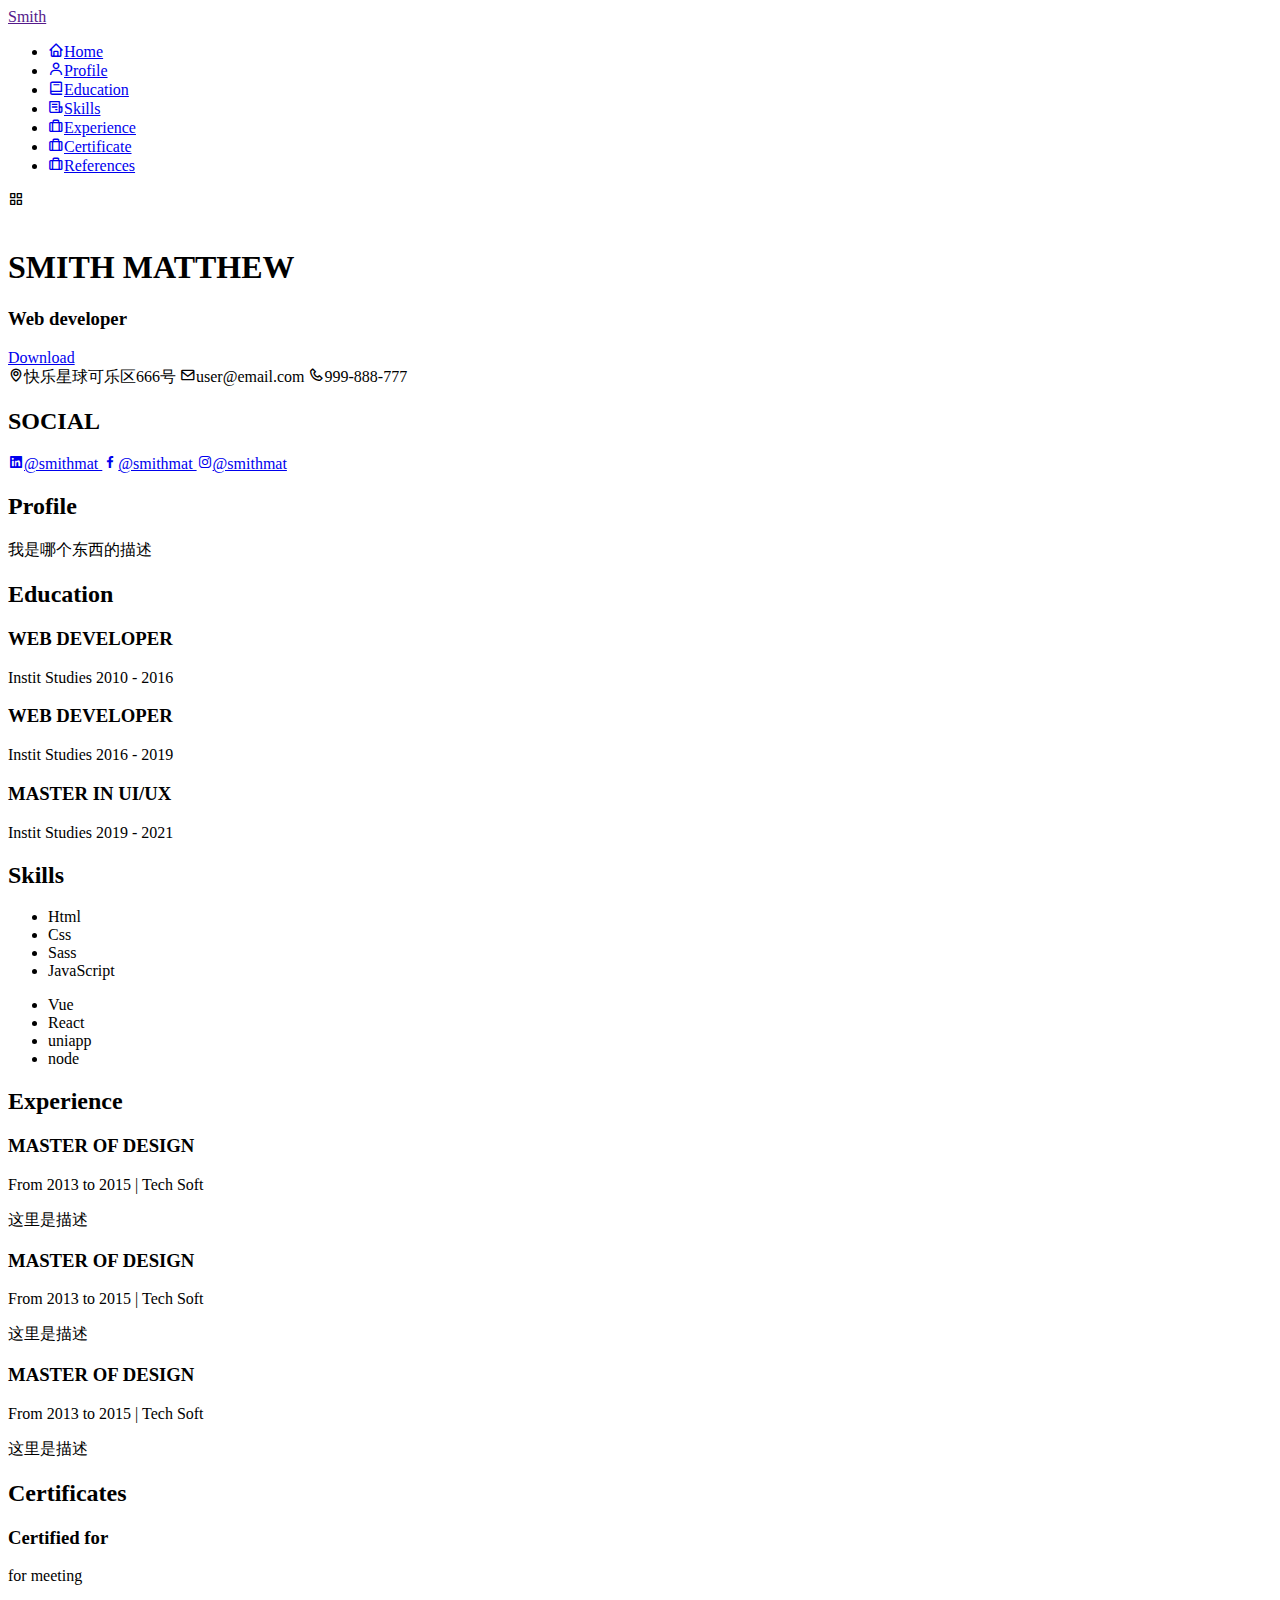
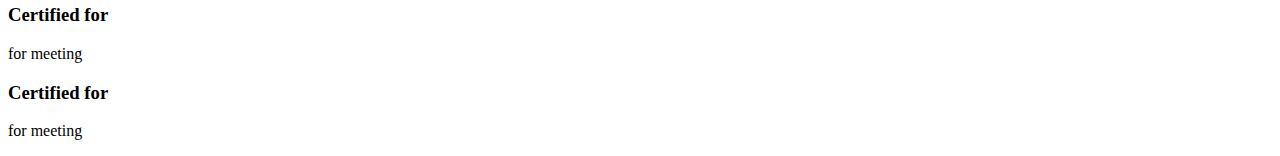
==== dashboard/index.html @ 00a8adaf "更改网站名字" ====
<!DOCTYPE html>
<html lang="en">
  <head>
    <meta charset="UTF-8" />
    <meta name="viewport" content="width=device-width, initial-scale=1.0" />

    <!--========== BOX ICONS ==========-->
    <link
      rel="stylesheet"
      href="https://cdn.jsdelivr.net/npm/boxicons@latest/css/boxicons.min.css"
    />

    <!--========== CSS ==========-->
    <link rel="stylesheet" href="assets/css/styles.css" />

    <title>小奶猫的小站</title>
  </head>
  <body>
    <!--========== HEADER ==========-->
    <header class="l-header" id="header">
      <nav class="nav bd-container">
        <a href="" class="nav__logo">Smith</a>
        <div class="nav__menu" id="nav-menu">
          <ul class="nav__list">
            <li class="nav__item">
              <a href="#home" class="nav__link active-link">
                <i class="bx nav__icon bx-home"></i>Home
              </a>
            </li>
            <li class="nav__item">
              <a href="#profile" class="nav__link">
                <i class="bx nav__icon bx-user"></i>Profile
              </a>
            </li>
            <li class="nav__item">
              <a href="#education" class="nav__link">
                <i class="bx nav__icon bx-book"></i>Education
              </a>
            </li>
            <li class="nav__item">
              <a href="#skills" class="nav__link">
                <i class="bx nav__icon bx-receipt"></i>Skills
              </a>
            </li>
            <li class="nav__item">
              <a href="#experience" class="nav__link">
                <i class="bx nav__icon bx-briefcase-alt"></i>Experience
              </a>
            </li>
            <li class="nav__item">
              <a href="#certificate" class="nav__link">
                <i class="bx nav__icon bx-briefcase-alt"></i>Certificate
              </a>
            </li>
            <li class="nav__item">
              <a href="#references" class="nav__link">
                <i class="bx nav__icon bx-briefcase-alt"></i>References
              </a>
            </li>
          </ul>
        </div>
        <div class="nav__toggle" id="nav-toggle">
          <i class="bx bx-grid-alt"></i>
        </div>
      </nav>
    </header>

    <main class="l-main bd-container">
      <!-- All elements within this div, is generated in PDF -->
      <div class="resume" id="area-cv">
        <div class="resume__left">
          <!--========== HOME ==========-->
          <section class="home" id="home">
            <!-- Theme change button -->
            <div class="home__container section bd-grid">
              <div class="home__data bd-grid">
                <img src="assets/img/perfil.jpg" alt="" class="home__img" />
                <h1 class="home__title">SMITH <b>MATTHEW</b></h1>
                <h3 class="home__profession">Web developer</h3>
                <div>
                  <a
                    download=""
                    href="assets/pdf/ResumeCv.pdf"
                    class="home__button-movil"
                    >Download</a
                  >
                </div>
              </div>
              <div class="home__address bd-grid">
                <span class="home__information">
                  <i class="home__icon bx bx-map"></i>快乐星球可乐区666号
                </span>
                <span class="home__information">
                  <i class="home__icon bx bx-envelope"></i>user@email.com
                </span>
                <span class="home__information">
                  <i class="home__icon bx bx-phone"></i>999-888-777
                </span>
              </div>
            </div>
            <!-- Button to generate and download the pdf. Available for desktop. -->
          </section>

          <!--========== SOCIAL ==========-->
          <section class="social section">
            <h2 class="section-title">SOCIAL</h2>
            <div class="social__containet bd-grid">
              <a href="这里写地址" target="_blank" class="social__link">
                <i class="bx bxl-linkedin-square"></i>@smithmat
              </a>
              <a href="这里写地址" target="_blank" class="social__link">
                <i class="bx bxl-facebook"></i>@smithmat
              </a>
              <a href="这里写地址" target="_blank" class="social__link">
                <i class="bx bxl-instagram"></i>@smithmat
              </a>
            </div>
          </section>

          <!--========== PROFILE ==========-->
          <section class="profile section" id="profile">
            <h2 class="section-title">Profile</h2>
            <p class="profile__description">我是哪个东西的描述</p>
          </section>

          <!--========== EDUCATION ==========-->
          <section class="education section" id="education">
            <h2 class="section-title">Education</h2>
            <div class="education__container bd-grid">
              <div class="education__content">
                <div class="education__time">
                  <span class="education__rounder"></span>
                  <span class="education__line"></span>
                </div>
                <div class="education__data bd-grid">
                  <h3 class="education__title">WEB DEVELOPER</h3>
                  <span class="education__studies">Instit Studies</span>
                  <span class="education__year">2010 - 2016</span>
                </div>
              </div>
              <div class="education__content">
                <div class="education__time">
                  <span class="education__rounder"></span>
                  <span class="education__line"></span>
                </div>
                <div class="education__data bd-grid">
                  <h3 class="education__title">WEB DEVELOPER</h3>
                  <span class="education__studies">Instit Studies</span>
                  <span class="education__year">2016 - 2019</span>
                </div>
              </div>
              <div class="education__content">
                <div class="education__time">
                  <span class="education__rounder"></span>
                  <span class="education__line"></span>
                </div>
                <div class="education__data bd-grid">
                  <h3 class="education__title">MASTER IN UI/UX</h3>
                  <span class="education__studies">Instit Studies</span>
                  <span class="education__year">2019 - 2021</span>
                </div>
              </div>
            </div>
          </section>

          <!--========== SKILLS  ==========-->
          <section class="skills section" id="skills">
            <h2 class="section-title">Skills</h2>
            <div class="skills__content bd-grid">
              <ul class="skills__data">
                <li class="skill__name">
                  <span class="skills__circle"></span>Html
                </li>
                <li class="skill__name">
                  <span class="skills__circle"></span>Css
                </li>
                <li class="skill__name">
                  <span class="skills__circle"></span>Sass
                </li>
                <li class="skill__name">
                  <span class="skills__circle"></span>JavaScript
                </li>
              </ul>
              <ul class="skills__data">
                <li class="skill__name">
                  <span class="skills__circle"></span>Vue
                </li>
                <li class="skill__name">
                  <span class="skills__circle"></span>React
                </li>
                <li class="skill__name">
                  <span class="skills__circle"></span>uniapp
                </li>
                <li class="skill__name">
                  <span class="skills__circle"></span>node
                </li>
              </ul>
            </div>
          </section>
        </div>

        <div class="resume__right">
          <!--========== EXPERIENCE ==========-->
          <section class="experience section" id="experience">
            <h2 class="section-title">Experience</h2>
            <div class="experience__container bd-grid">
              <div class="experience__content">
                <div class="experience__time">
                  <span class="experience__rounder"></span>
                  <span class="experience__line"></span>
                </div>
                <div class="experience__data bd-grid">
                  <h3 class="experience__title">MASTER OF DESIGN</h3>
                  <span class="experience__company">From 2013 to 2015 | Tech Soft</span>
                  <p class="experience__description">这里是描述</p>
                </div>
              </div>
              <div class="experience__content">
                <div class="experience__time">
                  <span class="experience__rounder"></span>
                  <span class="experience__line"></span>
                </div>
                <div class="experience__data bd-grid">
                  <h3 class="experience__title">MASTER OF DESIGN</h3>
                  <span class="experience__company">From 2013 to 2015 | Tech Soft</span>
                  <p class="experience__description">这里是描述</p>
                </div>
              </div>
              <div class="experience__content">
                <div class="experience__time">
                  <span class="experience__rounder"></span>
                  <span class="experience__line"></span>
                </div>
                <div class="experience__data bd-grid">
                  <h3 class="experience__title">MASTER OF DESIGN</h3>
                  <span class="experience__company">From 2013 to 2015 | Tech Soft</span>
                  <p class="experience__description">这里是描述</p>
                </div>
              </div>
            </div>
          </section>

          <!--========== CERTIFICATES ==========-->
          <section class="certificate section" id="certificates">
            <h2 class="section-title">Certificates</h2>
            <div class="certificate__container bd-grid">
              <div class="certificate__content">
                <h3 class="certificate__title">Certified for</h3>
                <p class="certificate__description">for meeting</p>
              </div>
              <div class="certificate__content">
                <h3 class="certificate__title">Certified for</h3>
                <p class="certificate__description">for meeting</p>
              </div>
              <div class="certificate__content">
                <h3 class="certificate__title">Certified for</h3>
                <p class="certificate__description">for meeting</p>
              </div>
            </div>
          </section>

          <!--========== REFERENCES ==========-->
          <section class="references section" id="references"></section>

          <!--========== LANGUAGES ==========-->
          <section class="languages section"></section>

          <!--========== INTERESTS ==========-->
          <section class="interests section"></section>
        </div>
      </div>
    </main>

    <!--========== SCROLL TOP ==========-->

    <!--========== HTML2PDF ==========-->
    <script src="assets/js/html2pdf.bundle.min.js"></script>

    <!--========== MAIN JS ==========-->
    <script src="assets/js/main.js"></script>
  </body>
</html>
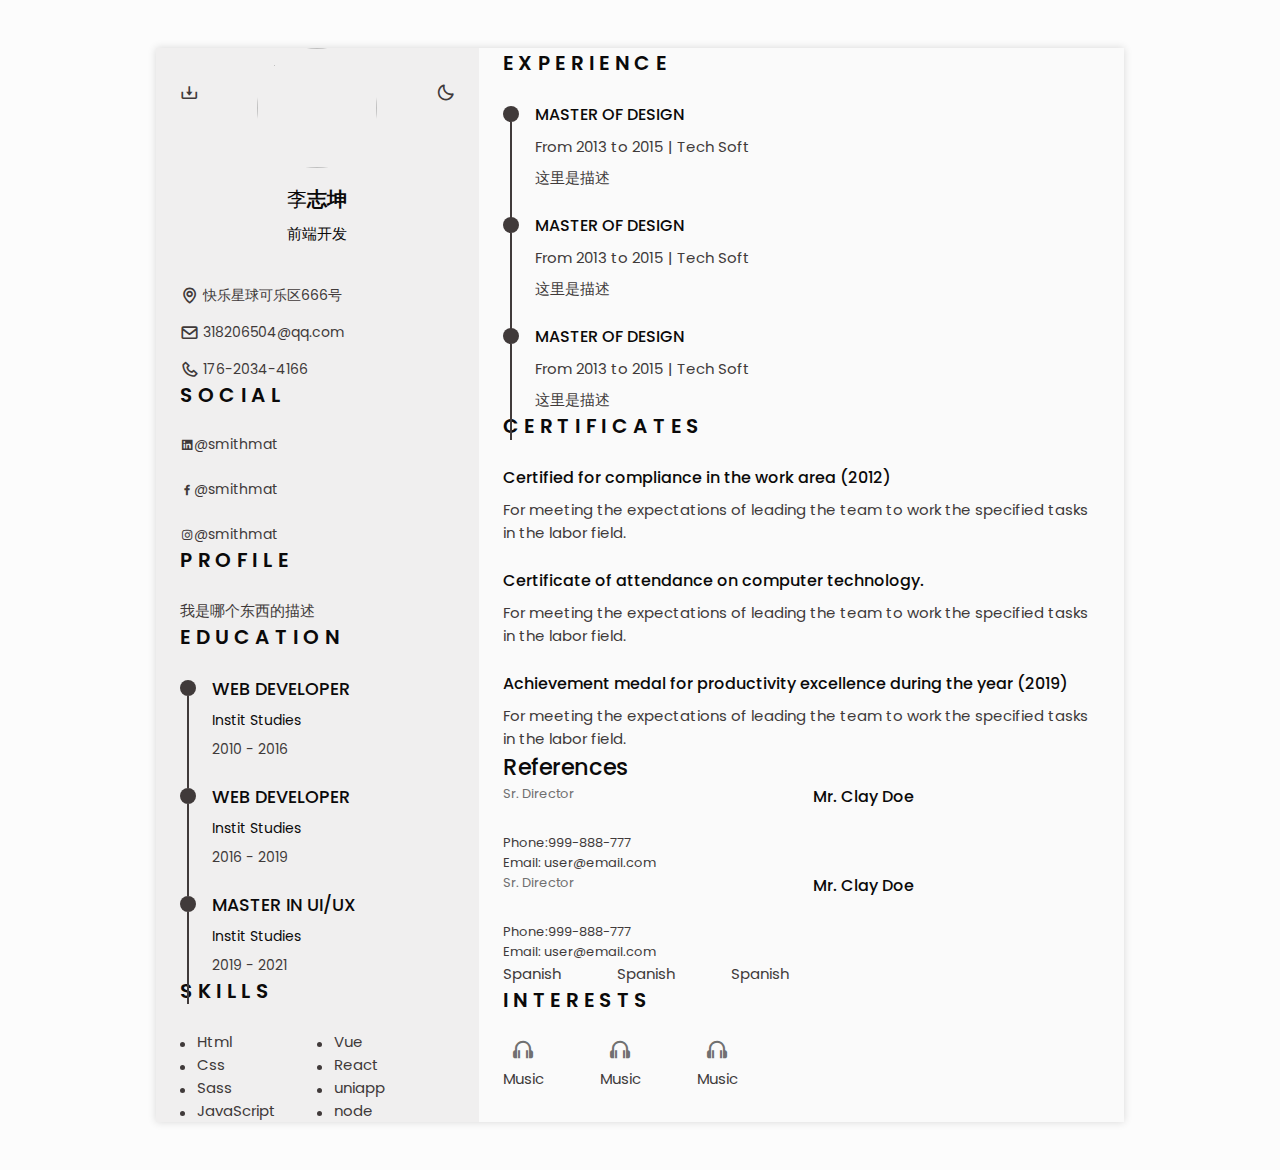
==== commit dcee108e: "完成后续css以及js的抄写，解决自动激活图标js代码的bug，修改了网站名称" ====
--- a/dashboard/index.html
+++ b/dashboard/index.html
@@ -13,7 +13,7 @@
     <!--========== CSS ==========-->
     <link rel="stylesheet" href="assets/css/styles.css" />
 
-    <title>小奶猫的小站</title>
+    <title>李志坤个人简历</title>
   </head>
   <body>
     <!--========== HEADER ==========-->
@@ -48,7 +48,7 @@
               </a>
             </li>
             <li class="nav__item">
-              <a href="#certificate" class="nav__link">
+              <a href="#certificates" class="nav__link">
                 <i class="bx nav__icon bx-briefcase-alt"></i>Certificate
               </a>
             </li>
@@ -66,24 +66,23 @@
     </header>
 
     <main class="l-main bd-container">
-      <!-- All elements within this div, is generated in PDF -->
+      <!-- id为area-cv的div在js里设置了用来生成pdf -->
       <div class="resume" id="area-cv">
         <div class="resume__left">
           <!--========== HOME ==========-->
           <section class="home" id="home">
-            <!-- Theme change button -->
             <div class="home__container section bd-grid">
               <div class="home__data bd-grid">
                 <img src="assets/img/perfil.jpg" alt="" class="home__img" />
-                <h1 class="home__title">SMITH <b>MATTHEW</b></h1>
-                <h3 class="home__profession">Web developer</h3>
+                <h1 class="home__title">李<b>志坤</b></h1>
+                <h3 class="home__profession">前端开发</h3>
                 <div>
                   <a
-                    download=""
+                  download=""
                     href="assets/pdf/ResumeCv.pdf"
                     class="home__button-movil"
                     >Download</a
-                  >
+                    >
                 </div>
               </div>
               <div class="home__address bd-grid">
@@ -91,14 +90,17 @@
                   <i class="home__icon bx bx-map"></i>快乐星球可乐区666号
                 </span>
                 <span class="home__information">
-                  <i class="home__icon bx bx-envelope"></i>user@email.com
+                  <i class="home__icon bx bx-envelope"></i>318206504@qq.com
                 </span>
                 <span class="home__information">
-                  <i class="home__icon bx bx-phone"></i>999-888-777
+                  <i class="home__icon bx bx-phone"></i>176-2034-4166
                 </span>
               </div>
             </div>
+            <!-- Theme change button -->
+            <i class="bx bx-moon change-theme" title="Theme" id="theme-button"></i>
             <!-- Button to generate and download the pdf. Available for desktop. -->
+            <i class="bx bx-download generate-pdf" title="Generate PDF" id="resume-button"></i>
           </section>
 
           <!--========== SOCIAL ==========-->
@@ -163,7 +165,7 @@
             </div>
           </section>
 
-          <!--========== SKILLS  ==========-->
+          <!--========== 技能  ==========-->
           <section class="skills section" id="skills">
             <h2 class="section-title">Skills</h2>
             <div class="skills__content bd-grid">
@@ -200,7 +202,7 @@
         </div>
 
         <div class="resume__right">
-          <!--========== EXPERIENCE ==========-->
+          <!--========== 经验 ==========-->
           <section class="experience section" id="experience">
             <h2 class="section-title">Experience</h2>
             <div class="experience__container bd-grid">
@@ -240,43 +242,99 @@
             </div>
           </section>
 
-          <!--========== CERTIFICATES ==========-->
+          <!--========== 证书 ==========-->
           <section class="certificate section" id="certificates">
             <h2 class="section-title">Certificates</h2>
             <div class="certificate__container bd-grid">
               <div class="certificate__content">
-                <h3 class="certificate__title">Certified for</h3>
-                <p class="certificate__description">for meeting</p>
+                <h3 class="certificate__title">Certified for compliance in the work area (2012)</h3>
+                <p class="certificate__description">For meeting the expectations of leading the team to work the specified tasks in the labor field.</p>
               </div>
               <div class="certificate__content">
-                <h3 class="certificate__title">Certified for</h3>
-                <p class="certificate__description">for meeting</p>
+                <h3 class="certificate__title">Certificate of attendance on computer technology.</h3>
+                <p class="certificate__description">For meeting the expectations of leading the team to work the specified tasks in the labor field.</p>
               </div>
               <div class="certificate__content">
-                <h3 class="certificate__title">Certified for</h3>
-                <p class="certificate__description">for meeting</p>
-              </div>
-            </div>
-          </section>
-
-          <!--========== REFERENCES ==========-->
-          <section class="references section" id="references"></section>
-
-          <!--========== LANGUAGES ==========-->
-          <section class="languages section"></section>
+                <h3 class="certificate__title">Achievement medal for productivity excellence during the year (2019)</h3>
+                <p class="certificate__description">For meeting the expectations of leading the team to work the specified tasks in the labor field.</p>
+              </div>
+            </div>
+          </section>
+
+          <!--========== 参考 ==========-->
+          <section class="references section" id="references">
+            <h2 class="section__title">References</h2>
+            <div class="references__container bd-grid">
+              <div class="references__subtitle">Sr. Director</div>
+              <h3 class="references__title">Mr. Clay Doe</h3>
+              <ul class="references__contact">
+                <li>Phone:999-888-777</li>
+                <li>Email: user@email.com</li>
+              </ul>
+            </div>
+            <div class="references__container bd-grid">
+              <div class="references__subtitle">Sr. Director</div>
+              <h3 class="references__title">Mr. Clay Doe</h3>
+              <ul class="references__contact">
+                <li>Phone:999-888-777</li>
+                <li>Email: user@email.com</li>
+              </ul>
+            </div>
+          </section>
+
+          <!--========== 语言 ==========-->
+          <section class="languages section">
+            <ul class="languages__content bd-grid">
+              <li class="languages__name">
+                <span class="languages__circle"></span>Spanish
+              </li>
+              <li class="languages__name">
+                <span class="languages__circle"></span>Spanish
+              </li>
+              <li class="languages__name">
+                <span class="languages__circle"></span>Spanish
+              </li>
+            </ul>
+          </section>
 
           <!--========== INTERESTS ==========-->
-          <section class="interests section"></section>
+          <section class="interests section">
+            <h2 class="section-title">Interests</h2>
+            <div class="interests__container bd-grid">
+              <div class="interests__content">
+                <i class="bx bx-headphone interests__icon"></i>
+                <span class="interests__name">Music</span>
+              </div>
+              <div class="interests__content">
+                <i class="bx bx-headphone interests__icon"></i>
+                <span class="interests__name">Music</span>
+              </div>
+              <div class="interests__content">
+                <i class="bx bx-headphone interests__icon"></i>
+                <span class="interests__name">Music</span>
+              </div>
+            </div>
+          </section>
         </div>
       </div>
     </main>
 
-    <!--========== SCROLL TOP ==========-->
+    <!--========== 回到页首图标 ==========-->
+    <a href="#" class="scrolltop" id="scroll-top">
+      <i class="bx bx-up-arrow-alt scrolltop__icon"></i>
+    </a>
 
     <!--========== HTML2PDF ==========-->
-    <script src="assets/js/html2pdf.bundle.min.js"></script>
+    <!-- 前面两个依赖包都改用cdn来添加 ，html2canvas下载了包，共三个依赖包-->
+    <!-- 之所以都注释掉，是因为虽然官方文档要求把依赖包加上，但是实际上不加也可以 -->
+    <!-- <script src="./assets/js/es6-promise.auto.js"></script> -->
+    <!-- <script src="https://cdn.jsdelivr.net/npm/es6-promise@4/dist/es6-promise.auto.min.js"></script>  -->
+    <!-- <script src="./assets/js/jspdf.es.min.js"></script> -->
+    <!-- <script src="https://cdnjs.cloudflare.com/ajax/libs/jspdf/2.5.1/jspdf.umd.min.js"></script> -->
+    <!-- <script src="./assets/js/html2canvas.min.js"></script> -->
+    <script src="./assets/js/html2pdf.bundle.min.js"></script>
 
     <!--========== MAIN JS ==========-->
-    <script src="assets/js/main.js"></script>
+    <script src="./assets/js/main.js"></script>
   </body>
 </html>
--- a/dashboard/assets/css/styles.css
+++ b/dashboard/assets/css/styles.css
@@ -0,0 +1,622 @@
+/*===== GOOGLE FONTS =====*/
+@import url('https://fonts.googleapis.com/css2?family=Poppins:wght@400;500;600&display=swap');
+
+/*===== VARIABLES CSS =====*/
+:root {
+  --header-height: 3rem;
+
+  /*========== Colors ==========*/
+  --title-color: #0B0A0A;
+  --text-color: #403A3A;
+  --text-color-light: #707070;
+  --container-color: #FAFAFA;
+  --container-color-alt: #F0EFEF;
+  --body-color: #FCFCFC;
+
+  /*========== Font and typography ==========*/
+  --body-font: 'Poppins', sans-serif;
+  --h1-font-size: 1.5rem;
+  --h2-font-size: 1.25rem;
+  --h3-font-size: 1rem;
+  --normal-font-size: .938rem;
+  --small-font-size: .875rem;
+  --smaller-font-size: .813rem;
+
+  /*========== Font weight ==========*/
+  --font-medium: 500;
+  --font-semi-bold: 600;
+
+  /*========== Margenes ==========*/
+  --mb-1: .5rem;
+  --mb-2: 1rem;
+  --mb-3: 1.5rem;
+
+  /*========== z index ==========*/
+  --z-tooltip: 10;
+  --z-fixed: 100;
+}
+
+/*========== BASE ==========*/
+*,
+::before,
+::after {
+  box-sizing: border-box;
+}
+
+
+
+/*========== Variables Dark theme ==========*/
+body.dark-theme {
+  --title-color: #f2f2f2;
+  --text-color: #bfbfbf;
+  --container-color: #212121;
+  --container-color-alt: #181616;
+  --body-color: #2b2b2b;
+}
+
+/*========== Button Dark/Light ==========*/
+.change-theme {
+  position: absolute;
+  right: 0;
+  top: 2.2rem;
+  display: flex;
+  color: var(--text-color);
+  font-size: 1.2rem;
+  cursor: pointer;
+}
+
+.change-theme:hover {
+  color: var(--title-color);
+}
+
+/*========== Font size variables to scale cv ==========*/
+body.scale-cv {
+  --h1-font-size: .938em;
+  --h2-font-size: .938em;
+  --h3-font-size: .875em;
+  --normal-font-size: .813em;
+  --small-font-size: .75em;
+  --smaller-font-size: .688em;
+}
+
+/*========== Generate PDF button ==========*/
+.generate-pdf {
+  /* display: none; */
+  position: absolute;
+  top: 2.2rem;
+  left: 0;
+  font-size: 1.2rem;
+  color: var(--text-color);
+  cursor: pointer;
+}
+
+.generate-pdf:hover {
+  color: var(--title-color);
+}
+
+
+/*========== Classes modified to reduce size and print on A4 sheet ==========*/
+.scale-cv .change-theme,
+.scale-cv .generate-pdf {
+  display: none;
+}
+
+.scale-cv .bd-container {
+  max-width: 595px;
+}
+
+.scale-cv .section {
+  padding: 1.5rem 0 .8rem;
+}
+
+.scale-cv .section-title {
+  margin-bottom: .75rem;
+}
+
+.scale-cv .resume__left,
+.scale-cv .resume__right {
+  padding: 0 1rem;
+}
+
+.scale-cv .home__img {
+  width: 90px;
+  height: 90px;
+}
+
+.scale-cv .home__container {
+  gap: 1.5rem
+}
+
+.scale-cv .home__data {
+  gap: 0.25rem;
+}
+
+.scale-cv .home__address,
+.scale-cv .social__container {
+  gap: .75rem;
+}
+
+.scale-cv .home__icon,
+.scale-cv .social__icon,
+.scale-cv .interests__icon {
+  font-size: 1rem;
+}
+
+/* 这一样式有问题，没有提示，提示的是content，而不是container */
+.scale-cv .education__container,
+.scale-cv .experience__container,
+.scale-cv .certificate__container {
+  gap: 1rem;
+}
+
+.scale-cv .education__time,
+.scale-cv .experience__time {
+  padding-right: .5rem;
+}
+
+.scale-cv .education__rounder,
+.scale-cv .experience__rounder {
+  width: 11px;
+  height: 11px;
+  margin-top: 0.22rem;
+}
+
+.scale-cv .education__line,
+.scale-cv .experience__line {
+  width: 1px;
+  height: 110%;
+  transform: translate(5px, 0);
+}
+
+.scale-cv .education__data,
+.scale-cv .experience__data {
+  gap: 0.25rem;
+}
+
+.scale-cv .interests__container {
+  column-gap: 2.5rem;
+}
+
+body {
+  margin: 0 0 var(--header-height) 0;
+  padding: 0;
+  font-family: var(--body-font);
+  font-size: var(--normal-font-size);
+  background-color: var(--body-color);
+  color: var(--text-color);
+}
+
+h1,
+h2,
+h3,
+ul,
+p {
+  margin: 0;
+}
+
+h1,
+h2,
+h3 {
+  color: var(--title-color);
+  font-weight: var(--font-medium);
+}
+
+ul {
+  padding: 0;
+  list-style: none;
+}
+
+a {
+  text-decoration: none;
+}
+
+img {
+  max-width: 100%;
+  height: auto;
+}
+
+/*========== CLASS CSS ==========*/
+.section {
+  padding: 1.5rem o;
+}
+
+.section-title {
+  font-size: var(--h2-font-size);
+  color: var(--title-color);
+  font-weight: var(--font-semi-bold);
+  text-transform: uppercase;
+  letter-spacing: .35rem;
+  text-align: center;
+  margin-bottom: var(--mb-3);
+}
+
+/*========== LAYOUT ==========*/
+.bd-container {
+  max-width: 968px;
+  width: calc(100% - 3rem);
+  margin-left: var(--mb-3);
+  margin-right: var(--mb-3);
+}
+
+.bd-grid {
+  display: grid;
+  gap: 1.5rem;
+}
+
+.l-header {
+  width: 100%;
+  position: fixed;
+  bottom: 0;
+  left: 0;
+  z-index: var(--z-fixed);
+  background-color: var(--body-color);
+  box-shadow: 0 -1px 4px rgba(0, 0, 0, .1);
+  transition: .3s;
+}
+
+/*========== NAV ==========*/
+.nav {
+  height: var(--header-height);
+  display: flex;
+  justify-content: space-between;
+  align-items: center;
+}
+
+@media screen and (max-width: 968px) {
+  .nav__menu {
+    position: fixed;
+    bottom: -100%;
+    /* bottom: var(--header-height); */
+    left: 0;
+    width: 100%;
+    padding: 2rem 1.5rem;
+    background-color: var(--body-color);
+    box-shadow: 0 1px 4px rgba(0, 0, 0, .1);
+    border-radius: 1rem 1rem 0 0;
+    z-index: var(--z-fixed);
+    transition: .3s;
+  }
+
+  .nav__logo,
+  .nav__toggle {
+    color: var(--title-color);
+    font-weight: var(--font-medium);
+  }
+
+  .nav__toggle {
+    font-size: 1.2rem;
+    cursor: pointer;
+  }
+
+  .nav__item {
+    text-align: center;
+  }
+
+  .nav__list {
+    display: grid;
+    grid-template-columns: repeat(3, 1fr);
+    gap: 2rem;
+  }
+
+  .nav__link {
+    display: flex;
+    flex-direction: column;
+    font-size: var(--smaller-font-size);
+    color: var(--text-color-light);
+    font-weight: var(--font-medium);
+  }
+
+  .nav__link:hover {
+    color: var(--title-color);
+  }
+
+  .nav__icon {
+    font-size: 1.2rem;
+    margin-bottom: var(--mb-1);
+  }
+}
+
+/* Show menu */
+.show-menu {
+  bottom: var(--header-height);
+}
+
+/* Active menu link */
+.active-link {
+  color: var(--title-color);
+}
+
+/*========== HOME ==========*/
+.home {
+  position: relative;
+}
+
+.home__container {
+  gap: 3rem;
+}
+
+.home__data {
+  gap: 0.5rem;
+  text-align: center;
+}
+
+.home__img {
+  width: 120px;
+  height: 120px;
+  border-radius: 50%;
+  justify-self: center;
+  margin-bottom: var(--mb-1);
+}
+
+.home__title {
+  font-size: var(--h2-font-size);
+}
+
+.home__profession {
+  font-size: var(--normal-font-size);
+  margin-bottom: var(--mb-1);
+}
+
+.home__address {
+  gap: 1rem;
+}
+
+.home__information {
+  display: flex;
+  align-items: center;
+  font-size: var(--small-font-size);
+}
+
+.home__icon {
+  font-size: 1.2rem;
+  margin-right: .25rem;
+}
+
+.home__button-movil {
+  display: inline-block;
+  border: 2px solid var(--text-color);
+  color: var(--title-color);
+  padding: 1rem 2rem;
+  border-radius: .2yrem;
+  transition: .3s;
+  font-weight: var(--font-medium);
+  margin-top: var(--mb-3);
+}
+
+/*========== SOCIAL ==========*/
+.social__container {
+  grid-template-columns: max-content;
+  gap: 1rem;
+}
+
+.social__link {
+  display: inline-flex;
+  align-items: center;
+  font-size: var(--small-font-size);
+  color: var(--text-color);
+}
+
+.social__link:hover {
+  color: var(--title-color);
+}
+
+.social__icon {
+  font-size: 1.2rem;
+  margin-right: .25rem;
+}
+
+/*========== PROFILE ==========*/
+.profile__description {
+  text-align: center;
+}
+
+/*========== EDUCATION AND EXPERIENCE ==========*/
+.education__content,
+.experience__content {
+  display: flex;
+}
+
+.education__time,
+.experience__time {
+  padding-right: 1rem;
+}
+
+.education__rounder,
+.experience__rounder {
+  position: relative;
+  display: block;
+  width: 16px;
+  height: 16px;
+  background-color: var(--text-color);
+  border-radius: 50%;
+  margin-top: .25rem;
+}
+
+.education__line,
+.experience__line {
+  display: block;
+  width: 2px;
+  height: 110%;
+  background-color: var(--text-color);
+  transform: translate(7px, 0);
+}
+
+.education__data,
+.experience__data {
+  gap: .5rem;
+}
+
+.educatioon__title,
+.experience__title {
+  font-size: var(--h3-font-size);
+}
+
+.education__studies,
+.experience__conpany {
+  font-size: var(--small-font-size);
+  color: var(--title-color);
+}
+
+.education__year {
+  font-size: var(--small-font-size);
+}
+
+/*========== SKILLS AND LANGUAGES ==========*/
+/* 语言和技能用的一套scc，语言不写了 */
+.skills__content {
+  grid-template-columns: repeat(2, 1fr);
+  gap: 0;
+}
+
+.skills__name {
+  display: flex;
+  align-items: center;
+  margin-bottom: var(--mb-3);
+}
+
+.skills__circle {
+  display: inline-block;
+  width: 5px;
+  height: 5px;
+  background-color: var(--text-color);
+  border-radius: 50%;
+  margin-right: .75rem;
+}
+
+/*========== CERTIFICATES ==========*/
+.certificate__title {
+  font-size: var(--h3-font-size);
+  margin-bottom: var(--mb-1);
+}
+
+/*========== REFERENCES ==========*/
+.references__content {
+  gap: 0.25rem;
+}
+
+.references__subtitle {
+  color: var(--text-color-light);
+}
+
+.references__subtitle,
+.references__contact {
+  font-size: var(--smaller-font-size);
+}
+
+.references__title {
+  font-size: var(--h3-font-size);
+}
+
+/*========== INTERESTS ==========*/
+.interests__container {
+  grid-template-columns: repeat(3, 1fr);
+  margin-top: var(--mb-2);
+}
+
+.interests__content {
+  display: flex;
+  flex-direction: column;
+  align-items: center;
+}
+
+.interests__icon {
+  font-size: 1.5rem;
+  color: var(--text-color-light);
+  margin-bottom: .25rem;
+}
+
+/* Scroll top */
+.scrolltop {
+  position: fixed;
+  right: 1rem;
+  /* bottom: 5rem; */
+  bottom: -20px;
+  display: flex;
+  justify-content: center;
+  align-items: center;
+  padding: 0.3rem;
+  background-color: var(--container-color-alt);
+  border-radius: .4rem;
+  z-index: var(--z-tooltip);
+  transition: .4s;
+  /* visibility: hidden; */
+}
+
+.scrolltop__icon {
+  font-size: 1.2rem;
+  color: var(--text-color);
+}
+
+.show-scroll {
+  visibility: visible;
+  bottom: 5rem;
+}
+
+/*========== MEDIA QUERIES ==========*/
+/* For small devices, menu two columns */
+@media screen and (max-width: 320px) {
+  .nav__list {
+    grid-template-columns: repeat(2, 1fr);
+    gap: 1rem .5rem;
+  }
+}
+
+/* Classes modified for large screen size */
+@media screen and (min-width: 968px) {
+  body {
+    margin: 3rem 0;
+  }
+
+  .bd-container {
+    margin-left: auto;
+    margin-right: auto;
+  }
+
+  .l-header,
+  .scrolltop {
+    display: none;
+  }
+
+  .resume {
+    display: grid;
+    grid-template-columns: .5fr 1fr;
+    background-color: var(--container-color);
+    box-shadow: 0 0 8px rgba(13, 12, 12, .15);
+  }
+
+  .resume__left {
+    background-color: var(--container-color-alt);
+  }
+
+  .resume__left,
+  .resume__right {
+    padding: 0 1.5rem;
+  }
+
+  .section-title,
+  .profile__description {
+    text-align: inherit;
+  }
+
+  .home__container {
+    gap: 1.5rem;
+  }
+
+  .home__button-movil {
+    display: none;
+  }
+
+  .references__container {
+    grid-template-columns: repeat(2, 1fr);
+  }
+
+  .languages__content {
+    grid-template-columns: repeat(3, max-content);
+    column-gap: 3.5rem;
+  }
+
+  .interests__container {
+    grid-template-columns: repeat(4, max-content);
+    column-gap: 3.5rem;
+  }
+}